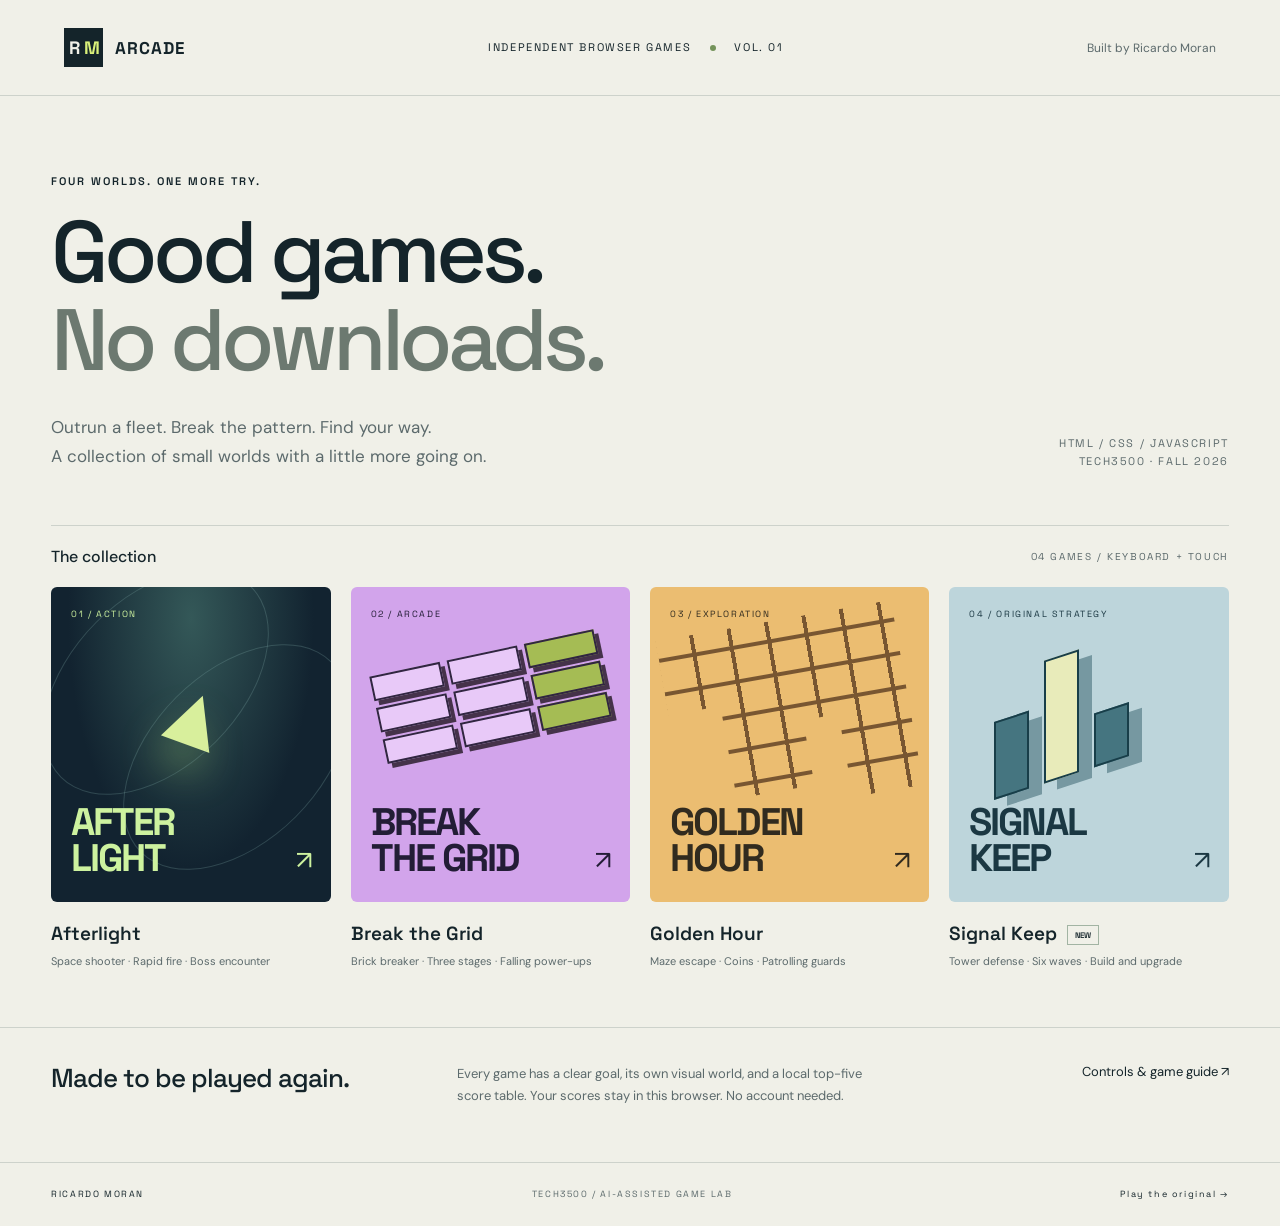
==== index.html @ 9c04fdb7 "Add RM Arcade playable game files" ====
<!doctype html>
<html lang="en"><head><meta charset="utf-8"><meta name="viewport" content="width=device-width,initial-scale=1"><meta name="theme-color" content="#101b23"><title>RM Arcade — Ricardo Moran</title><link rel="stylesheet" href="style.css"><link rel="icon" href="data:,"></head>
<body class="lobby"><header class="site-header"><a class="brand" href="index.html"><span class="brand-mark">R<span>M</span></span> ARCADE</a><span class="header-note">INDEPENDENT BROWSER GAMES <i></i> VOL. 01</span><span class="byline">Built by Ricardo Moran</span></header>
<main><section class="hero"><p class="eyebrow">FOUR WORLDS. ONE MORE TRY.</p><h1>Good games.<br><em>No downloads.</em></h1><div class="hero-bottom"><p>Outrun a fleet. Break the pattern. Find your way.<br>A collection of small worlds with a little more going on.</p><span class="edition">HTML / CSS / JAVASCRIPT<br>TECH3500 · FALL 2026</span></div></section>
<section class="collection" aria-label="Choose a game"><div class="section-label"><h2>The collection</h2><span>04 GAMES / KEYBOARD + TOUCH</span></div><div class="game-grid">
<a class="game-card" href="play.html?game=shooter"><div class="cover cover-shooter"><span class="cover-no">01 / ACTION</span><div class="ship-art">▲</div><span class="orbit one"></span><span class="orbit two"></span><span class="cover-word">AFTER<br>LIGHT</span><span class="cover-arrow">↗</span></div><div class="card-info"><h3>Afterlight</h3><p>Space shooter · Rapid fire · Boss encounter</p></div></a>
<a class="game-card" href="play.html?game=breakout"><div class="cover cover-breakout"><span class="cover-no">02 / ARCADE</span><div class="brick-art"><i></i><i></i><i></i><i></i><i></i><i></i><i></i><i></i><i></i></div><span class="cover-word">BREAK<br>THE GRID</span><span class="cover-arrow">↗</span></div><div class="card-info"><h3>Break the Grid</h3><p>Brick breaker · Three stages · Falling power-ups</p></div></a>
<a class="game-card" href="play.html?game=maze"><div class="cover cover-maze"><span class="cover-no">03 / EXPLORATION</span><div class="maze-art"></div><span class="cover-word">GOLDEN<br>HOUR</span><span class="cover-arrow">↗</span></div><div class="card-info"><h3>Golden Hour</h3><p>Maze escape · Coins · Patrolling guards</p></div></a>
<a class="game-card featured" href="play.html?game=keep"><div class="cover cover-keep"><span class="cover-no">04 / ORIGINAL STRATEGY</span><div class="tower-art"><i></i><i></i><i></i></div><span class="cover-word">SIGNAL<br>KEEP</span><span class="cover-arrow">↗</span></div><div class="card-info"><h3>Signal Keep <span>NEW</span></h3><p>Tower defense · Six waves · Build and upgrade</p></div></a>
</div></section><section class="lobby-note"><h2>Made to be played again.</h2><p>Every game has a clear goal, its own visual world, and a local top-five score table. Your scores stay in this browser. No account needed.</p><a href="guide.html">Controls & game guide <span>↗</span></a></section></main><footer>RICARDO MORAN <span>TECH3500 / AI-ASSISTED GAME LAB</span><a href="play.html?game=keep">Play the original →</a></footer></body></html>
---- style.css ----
@import url('https://fonts.googleapis.com/css2?family=DM+Sans:wght@400;500;600;700&family=Space+Grotesk:wght@400;500;600;700&display=swap');
:root{--ink:#14242a;--paper:#f0f0e8;--muted:#5c6a6c;--line:#cdd2cb;--accent:#d9f17a;--dark:#101b23}*{box-sizing:border-box}body{margin:0;background:var(--paper);color:var(--ink);font-family:'DM Sans',Arial,sans-serif;font-size:15px}button,input{font:inherit}button,a,input{touch-action:manipulation}a{color:inherit;text-decoration:none}button{cursor:pointer;border:1px solid var(--line);background:transparent;padding:11px 15px;color:inherit;border-radius:4px;font-weight:600}button:hover{background:#e1e6d8}button:disabled{opacity:.45;cursor:default}a:focus-visible,button:focus-visible,input:focus-visible,canvas:focus-visible{outline:3px solid #648d23;outline-offset:4px}[hidden]{display:none!important}.site-header{max-width:1500px;margin:auto;min-height:96px;padding:20px 5%;display:flex;justify-content:space-between;align-items:center;border-bottom:1px solid var(--line);gap:20px}.brand{font-family:'Space Grotesk',sans-serif;display:flex;align-items:center;gap:12px;font-weight:700;font-size:17px;letter-spacing:1px}.brand-mark{display:grid;align-items:center;background:var(--ink);color:var(--paper);width:39px;height:39px;font-size:18px;letter-spacing:-2px;grid-template-columns:1fr 1fr;padding:5px}.brand-mark span{color:var(--accent)}.header-note,.edition,.eyebrow,.section-label>span,.cover-no,footer,.small,.back-link{font-family:'Space Grotesk',Arial,sans-serif;font-size:11px;letter-spacing:1.6px;line-height:1.7}.header-note i{display:inline-block;width:6px;height:6px;background:#74935a;border-radius:50%;margin:0 14px}.byline{font-size:12px;color:var(--muted)}.hero,.collection,.lobby-note,footer{max-width:1360px;margin:0 auto}.hero{padding:76px 4% 54px}.eyebrow{font-weight:600;letter-spacing:2px;margin:0 0 17px}.hero h1{font-family:'Space Grotesk',sans-serif;font-weight:500;font-size:clamp(50px,6.8vw,94px);line-height:1.02;letter-spacing:-5px;margin:0}.hero em{font-style:normal;color:#6c7970}.hero-bottom{display:flex;justify-content:space-between;align-items:end;margin-top:28px}.hero-bottom p{font-size:17px;line-height:1.7;margin:0;color:var(--muted)}.edition{color:var(--muted);text-align:right}.collection{padding:0 4% 56px}.section-label{display:flex;justify-content:space-between;align-items:center;border-top:1px solid var(--line);padding:20px 0}.section-label h2{font-weight:500;font-size:16px;margin:0}.section-label>span{font-size:10px;color:var(--muted)}.game-grid{display:grid;grid-template-columns:repeat(4,1fr);gap:20px}.game-card{display:block}.cover{height:315px;position:relative;overflow:hidden;border-radius:6px;isolation:isolate;transition:transform .2s}.game-card:hover .cover{transform:translateY(-6px)}.cover-no{position:absolute;top:20px;left:20px;font-size:9px;z-index:3}.cover-word{position:absolute;bottom:27px;left:20px;font:700 clamp(24px,3vw,43px)/.92 'Space Grotesk',sans-serif;letter-spacing:-2px;z-index:3}.cover-arrow{position:absolute;bottom:25px;right:19px;font-size:26px;z-index:3}.cover-shooter{background:radial-gradient(ellipse at 50% 10%,#345858,#122330 62%);color:#cdf29f}.ship-art{position:absolute;left:36%;top:23%;font-size:88px;transform:rotate(20deg);color:#d8ef9c;text-shadow:0 22px 40px #b4e37b66}.orbit{position:absolute;width:270px;height:170px;border:1px solid #86b5ae40;border-radius:50%;top:10px;left:-30px;transform:rotate(-45deg)}.orbit.two{top:85px;left:50px}.cover-breakout{background:#d2a4eb;color:#231d36}.brick-art{position:absolute;display:grid;grid-template-columns:repeat(3,1fr);gap:7px;top:65px;left:25px;right:25px;transform:rotate(-12deg)}.brick-art i{height:25px;border:2px solid #312641;background:#e8c9f8;box-shadow:4px 5px #45324a}.brick-art i:nth-child(3n){background:#a5bc54}.cover-maze{background:#ebbd71;color:#312b1f}.maze-art{position:absolute;inset:32px 20px 95px;background:repeating-linear-gradient(0deg,transparent 0 30px,#785631 30px 34px),repeating-linear-gradient(90deg,transparent 0 34px,#785631 34px 38px);clip-path:polygon(0 0,100% 0,100% 100%,70% 100%,70% 55%,55% 55%,55% 90%,22% 90%,22% 40%,0 40%);transform:rotate(-10deg)}.cover-keep{background:#bdd5db;color:#1b3843}.tower-art{position:absolute;display:flex;gap:15px;align-items:end;top:68px;left:45px;transform:skewY(-18deg)}.tower-art i{height:78px;width:35px;background:#457580;border:2px solid #183e49;box-shadow:13px 10px #7698a1}.tower-art i:nth-child(2){height:123px;background:#e8ebba}.tower-art i:nth-child(3){height:54px}.card-info h3{font:600 19px 'Space Grotesk',sans-serif;margin:19px 0 7px}.card-info h3 span{font-size:8px;vertical-align:middle;padding:4px 7px;border:1px solid #a2b4a3;margin-left:5px}.card-info p{font-size:11px;color:var(--muted);line-height:1.6;margin:0}.lobby-note{border-top:1px solid var(--line);display:grid;grid-template-columns:1fr 1.2fr .8fr;gap:40px;padding:35px 4% 55px}.lobby-note h2{font:500 26px/1.2 'Space Grotesk',sans-serif;letter-spacing:-1px;margin:0}.lobby-note p{font-size:13px;line-height:1.7;color:var(--muted);margin:0}.lobby-note a{text-align:right;font-size:13px}footer{display:flex;justify-content:space-between;align-items:center;padding:24px 4%;border-top:1px solid var(--line);font-size:9px}footer span{color:var(--muted)}nav{display:flex;gap:10px}nav a{padding:8px 12px;border:1px solid var(--line);font:12px 'Space Grotesk',sans-serif}nav a[aria-current=page]{background:var(--ink);color:var(--accent)}.play-main{max-width:1360px;margin:0 auto;padding:38px 4% 56px}.game-heading{display:flex;justify-content:space-between;align-items:center;margin-bottom:28px}.game-heading .eyebrow{margin-bottom:8px;color:var(--muted);font-size:10px}.game-heading h1{font:500 clamp(35px,4vw,54px)/1 'Space Grotesk',sans-serif;letter-spacing:-2px;margin:0}.game-credit{font-size:10px;text-align:right;letter-spacing:1px;line-height:1.7;color:var(--muted)}.game-credit strong{font-size:13px;color:var(--ink);letter-spacing:0}.play-layout{display:grid;grid-template-columns:minmax(0,3.2fr) minmax(210px,1fr);gap:32px}.hud{display:flex;justify-content:space-between;background:#17252b;color:#f0f3e9;padding:17px 20px;border-bottom:1px solid #334043;border-radius:6px 6px 0 0;min-height:67px;gap:10px}.stat span{font:9px 'Space Grotesk',sans-serif;letter-spacing:1.5px;display:block;color:#9faeb0;text-transform:uppercase;margin-bottom:4px}.stat strong{font:500 21px 'Space Grotesk',sans-serif}.canvas-wrap{position:relative;background:#101b23}canvas{width:100%;height:auto;display:block;touch-action:none}.overlay{position:absolute;inset:0;display:flex;flex-direction:column;align-items:center;justify-content:center;text-align:center;color:#f1f3e9;background:linear-gradient(0deg,#101b23ee,#101b2388);padding:20px}.overlay .eyebrow{color:#cbe488;font-size:9px}.overlay h2{font:500 clamp(26px,4vw,52px)/1.1 'Space Grotesk',sans-serif;letter-spacing:-2px;margin:0 0 15px}.overlay>p:not(.eyebrow){font-size:13px;line-height:1.6;max-width:360px;color:#c0ccce;margin:0 0 22px}.primary{background:var(--accent);border-color:var(--accent);color:#1a2924;padding:14px 22px;min-width:160px;text-align:left;display:flex;gap:32px;justify-content:space-between}.primary:hover{background:#e6ffa0}.action-bar{display:flex;align-items:center;gap:9px;padding:15px 0}.action-bar button{font-size:12px;padding:9px 12px}.action-bar #status{margin-left:auto;font-size:10px;color:var(--muted);text-align:right;max-width:45%}kbd{font-size:10px;background:#dce1d5;border-radius:3px;padding:2px 4px;margin-left:8px}.game-sidebar section{padding:0 0 24px;margin-bottom:24px;border-bottom:1px solid var(--line)}.game-sidebar h2{font:500 22px/1.15 'Space Grotesk',sans-serif;margin:0 0 13px;letter-spacing:-.5px}.game-sidebar p,.game-sidebar li{font-size:12px;line-height:1.75;color:var(--muted)}.game-sidebar .eyebrow{font-size:9px;color:var(--muted);margin-bottom:12px}.controls{display:grid;gap:8px;margin-top:20px}.control-row{display:flex;justify-content:space-between;align-items:center;font-size:11px;gap:8px}.control-row kbd{margin:0;background:#e0e4d9}.game-sidebar ul{padding-left:15px}.game-sidebar li{margin-bottom:7px}.scores-panel ol{list-style:none;padding:0;counter-reset:rank}.scores-panel li{counter-increment:rank;display:flex;gap:12px;align-items:center;border-bottom:1px solid #d9ddd5;padding:7px 0;margin:0}.scores-panel li:before{content:'0' counter(rank);font-size:9px;color:#718277}.scores-panel li strong{margin-left:auto;color:var(--ink)}.game-sidebar .small{font-size:9px;letter-spacing:0}.guide-link{font-size:12px}.touch-controls{display:flex;gap:7px;margin:0 0 15px}.touch-controls button{flex:1;background:#e4e8dd}.touch-controls .touch-fire{flex:2;font-size:12px}.build-panel{border-top:1px solid var(--line);padding-top:17px;display:flex;flex-wrap:wrap;gap:15px;align-items:center;justify-content:space-between}.build-panel .eyebrow{font-size:9px;margin:0}.build-buttons{display:flex;gap:8px;margin-top:8px}.build-buttons small{display:block;font-size:9px;font-weight:400;margin-top:4px}.build-buttons button[aria-pressed=true]{border:2px solid #253c39;background:#dce8c2}.build-panel p{font-size:11px;line-height:1.6;color:var(--muted);margin:0}.build-panel #pad-buttons{display:flex;gap:5px;flex-wrap:wrap;width:100%}.build-panel #pad-buttons button{font-size:9px;padding:6px}#score-form{max-width:290px;margin-top:18px;text-align:left}#score-form label{font-size:11px;display:block;margin-bottom:8px}.score-input{display:flex;gap:8px}.score-input input{width:64px;background:#e5edcf;color:#14242a;border:0;padding:8px;text-transform:uppercase;border-radius:3px}.score-input button{color:#e8eece;border-color:#849480;font-size:11px}#score-help{font-size:9px;color:#bec7bc;display:block;margin-top:7px}.guide{max-width:850px;padding:55px 5%;margin:auto}.guide h1{font:500 45px 'Space Grotesk',sans-serif;letter-spacing:-2px}.guide h2{margin-top:40px;font:500 28px 'Space Grotesk',sans-serif}.guide p,.guide li{line-height:1.8;color:var(--muted)}@media(min-width:1100px){.touch-controls{opacity:.8}.touch-controls button{padding:7px}}@media(max-width:1000px){.game-grid{grid-template-columns:repeat(2,1fr)}.cover{height:320px}.cover-word{font-size:46px}.header-note{display:none}.play-layout{grid-template-columns:minmax(0,1fr) 210px;gap:20px}.lobby-note{grid-template-columns:1fr 1fr}.lobby-note a{text-align:left}}@media(max-width:700px){.site-header{min-height:76px;padding:18px 5%}.byline{font-size:10px}.hero{padding-top:44px}.hero h1{letter-spacing:-3px}.hero-bottom p{font-size:14px}.edition{display:none}.hero-bottom{margin-top:23px}.game-grid{gap:15px}.cover{height:258px}.cover-word{font-size:31px}.cover-no{font-size:8px;left:14px}.cover-arrow{right:12px}.cover-word{left:14px}.card-info h3{font-size:17px}.card-info p{font-size:10px}.card-info h3 span{display:none}.lobby-note{grid-template-columns:1fr;gap:17px}.play-layout{grid-template-columns:1fr}.game-sidebar{display:grid;grid-template-columns:1fr 1fr;gap:20px}.game-sidebar section{margin:0}.game-sidebar .scores-panel{grid-column:1 / -1}.game-credit{font-size:8px}.game-credit strong{font-size:11px}.play-main{padding-top:25px}.game-heading{margin-bottom:20px}.hud{padding:12px 13px;min-height:56px}.stat strong{font-size:17px}.stat span{font-size:8px}.overlay h2{font-size:31px}.overlay .eyebrow{margin-bottom:10px}.overlay>p:not(.eyebrow){font-size:11px;margin-bottom:15px}.overlay .primary{padding:10px 15px;font-size:12px}.canvas-wrap:has(#score-form:not([hidden])) .overlay>p:not(.eyebrow){display:none}.overlay:has(#score-form:not([hidden])) h2{font-size:24px;margin-bottom:6px}.overlay:has(#score-form:not([hidden])) .eyebrow{display:none}#score-form{margin-top:8px}.action-bar{gap:5px}.action-bar button{padding:8px;font-size:10px}footer{gap:15px;flex-wrap:wrap;font-size:8px}.section-label>span{font-size:8px}.ship-art{left:30%}.tower-art{left:30px;gap:11px}.tower-art i{width:27px}.back-link{font-size:9px}nav{gap:5px}nav a{padding:7px 8px;font-size:11px}}@media(prefers-reduced-motion:reduce){*{scroll-behavior:auto!important;transition:none!important}}
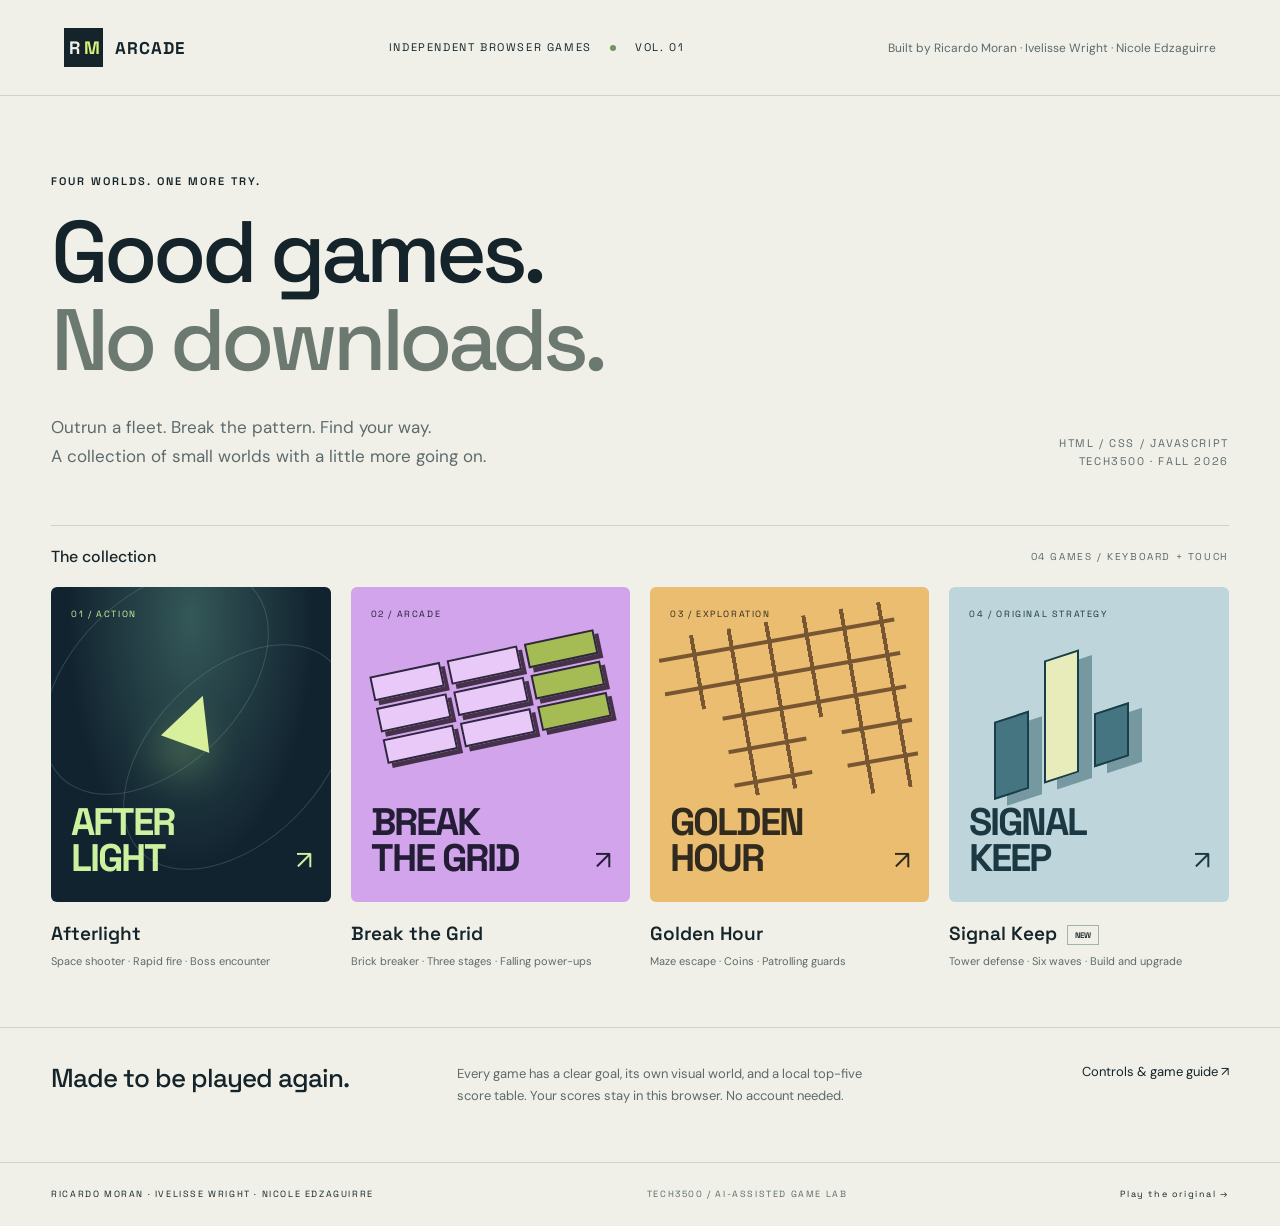
==== commit 7960ed41: "Add the full team credit to the game" ====
--- a/index.html
+++ b/index.html
@@ -1,10 +1,10 @@
 <!doctype html>
 <html lang="en"><head><meta charset="utf-8"><meta name="viewport" content="width=device-width,initial-scale=1"><meta name="theme-color" content="#101b23"><title>RM Arcade — Ricardo Moran</title><link rel="stylesheet" href="style.css"><link rel="icon" href="data:,"></head>
-<body class="lobby"><header class="site-header"><a class="brand" href="index.html"><span class="brand-mark">R<span>M</span></span> ARCADE</a><span class="header-note">INDEPENDENT BROWSER GAMES <i></i> VOL. 01</span><span class="byline">Built by Ricardo Moran</span></header>
+<body class="lobby"><header class="site-header"><a class="brand" href="index.html"><span class="brand-mark">R<span>M</span></span> ARCADE</a><span class="header-note">INDEPENDENT BROWSER GAMES <i></i> VOL. 01</span><span class="byline">Built by Ricardo Moran · Ivelisse Wright · Nicole Edzaguirre</span></header>
 <main><section class="hero"><p class="eyebrow">FOUR WORLDS. ONE MORE TRY.</p><h1>Good games.<br><em>No downloads.</em></h1><div class="hero-bottom"><p>Outrun a fleet. Break the pattern. Find your way.<br>A collection of small worlds with a little more going on.</p><span class="edition">HTML / CSS / JAVASCRIPT<br>TECH3500 · FALL 2026</span></div></section>
 <section class="collection" aria-label="Choose a game"><div class="section-label"><h2>The collection</h2><span>04 GAMES / KEYBOARD + TOUCH</span></div><div class="game-grid">
 <a class="game-card" href="play.html?game=shooter"><div class="cover cover-shooter"><span class="cover-no">01 / ACTION</span><div class="ship-art">▲</div><span class="orbit one"></span><span class="orbit two"></span><span class="cover-word">AFTER<br>LIGHT</span><span class="cover-arrow">↗</span></div><div class="card-info"><h3>Afterlight</h3><p>Space shooter · Rapid fire · Boss encounter</p></div></a>
 <a class="game-card" href="play.html?game=breakout"><div class="cover cover-breakout"><span class="cover-no">02 / ARCADE</span><div class="brick-art"><i></i><i></i><i></i><i></i><i></i><i></i><i></i><i></i><i></i></div><span class="cover-word">BREAK<br>THE GRID</span><span class="cover-arrow">↗</span></div><div class="card-info"><h3>Break the Grid</h3><p>Brick breaker · Three stages · Falling power-ups</p></div></a>
 <a class="game-card" href="play.html?game=maze"><div class="cover cover-maze"><span class="cover-no">03 / EXPLORATION</span><div class="maze-art"></div><span class="cover-word">GOLDEN<br>HOUR</span><span class="cover-arrow">↗</span></div><div class="card-info"><h3>Golden Hour</h3><p>Maze escape · Coins · Patrolling guards</p></div></a>
 <a class="game-card featured" href="play.html?game=keep"><div class="cover cover-keep"><span class="cover-no">04 / ORIGINAL STRATEGY</span><div class="tower-art"><i></i><i></i><i></i></div><span class="cover-word">SIGNAL<br>KEEP</span><span class="cover-arrow">↗</span></div><div class="card-info"><h3>Signal Keep <span>NEW</span></h3><p>Tower defense · Six waves · Build and upgrade</p></div></a>
-</div></section><section class="lobby-note"><h2>Made to be played again.</h2><p>Every game has a clear goal, its own visual world, and a local top-five score table. Your scores stay in this browser. No account needed.</p><a href="guide.html">Controls & game guide <span>↗</span></a></section></main><footer>RICARDO MORAN <span>TECH3500 / AI-ASSISTED GAME LAB</span><a href="play.html?game=keep">Play the original →</a></footer></body></html>
+</div></section><section class="lobby-note"><h2>Made to be played again.</h2><p>Every game has a clear goal, its own visual world, and a local top-five score table. Your scores stay in this browser. No account needed.</p><a href="guide.html">Controls & game guide <span>↗</span></a></section></main><footer>RICARDO MORAN · IVELISSE WRIGHT · NICOLE EDZAGUIRRE <span>TECH3500 / AI-ASSISTED GAME LAB</span><a href="play.html?game=keep">Play the original →</a></footer></body></html>
